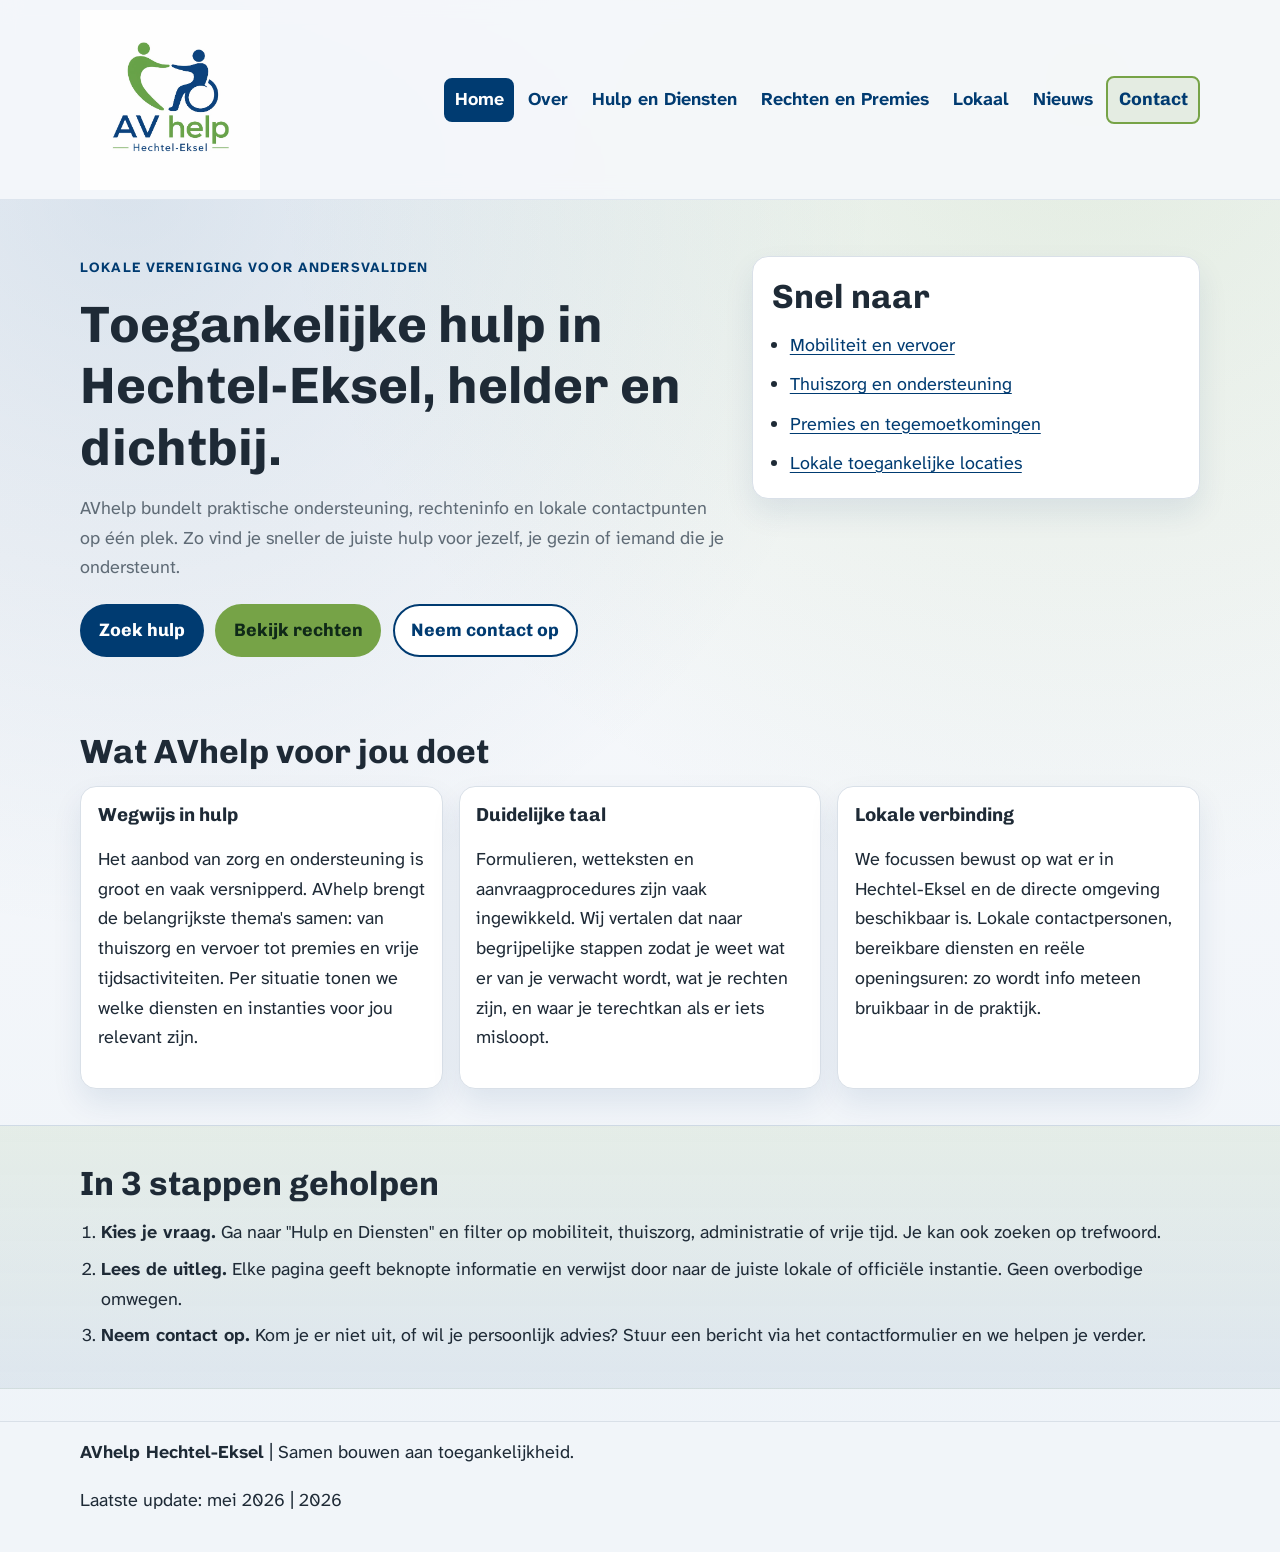
==== index.html @ 5cb18790 "Initial commit" ====
<!DOCTYPE html>
<html lang="nl">
<head>
  <meta charset="UTF-8">
  <meta name="viewport" content="width=device-width, initial-scale=1.0">
  <title>AVhelp Hechtel-Eksel | Samen naar toegankelijke hulp</title>
  <meta name="description" content="AVhelp Hechtel-Eksel helpt mensen met een handicap, familie en mantelzorgers snel de juiste informatie en lokale ondersteuning te vinden.">
  <link rel="preconnect" href="https://fonts.googleapis.com">
  <link rel="preconnect" href="https://fonts.gstatic.com" crossorigin>
  <link href="https://fonts.googleapis.com/css2?family=Chivo:wght@400;600;700;800&family=Atkinson+Hyperlegible+Next:wght@400;700&display=swap" rel="stylesheet">
  <link rel="stylesheet" href="assets/css/style.css">
  <script src="assets/js/main.js" defer></script>
</head>
<body data-page="home">
  <a class="skip-link" href="#main-content">Spring naar inhoud</a>

  <header class="site-header">
    <div class="container header-wrap">
      <a class="brand" href="index.html" aria-label="Naar home">
        <img src="assets/img/logo-avhelp.png" alt="Logo van AVhelp Hechtel-Eksel">
      </a>

      <button class="menu-toggle" aria-expanded="false" aria-controls="main-nav" aria-label="Open navigatie">
        <span></span>
        <span></span>
        <span></span>
      </button>

      <nav id="main-nav" class="site-nav" aria-label="Hoofdnavigatie">
        <ul>
          <li><a href="index.html" data-nav="home">Home</a></li>
          <li><a href="over.html" data-nav="over">Over</a></li>
          <li><a href="diensten.html" data-nav="diensten">Hulp en Diensten</a></li>
          <li><a href="rechten.html" data-nav="rechten">Rechten en Premies</a></li>
          <li><a href="lokaal.html" data-nav="lokaal">Lokaal</a></li>
          <li><a href="nieuws.html" data-nav="nieuws">Nieuws</a></li>
          <li><a href="contact.html" data-nav="contact" class="btn btn-nav">Contact</a></li>
        </ul>
      </nav>
    </div>
  </header>

  <main id="main-content">
    <section class="hero" data-reveal>
      <div class="container hero-grid">
        <div>
          <p class="eyebrow">Lokale  vereniging voor andersvaliden</p>
          <h1>Toegankelijke hulp in Hechtel-Eksel, helder en dichtbij.</h1>
          <p class="lead">AVhelp bundelt praktische ondersteuning, rechteninfo en lokale contactpunten op één plek. Zo vind je sneller de juiste hulp voor jezelf, je gezin of iemand die je ondersteunt.</p>
          <div class="hero-actions">
            <a class="btn btn-primary" href="diensten.html">Zoek hulp</a>
            <a class="btn btn-secondary" href="rechten.html">Bekijk rechten</a>
            <a class="btn btn-ghost" href="contact.html">Neem contact op</a>
          </div>
        </div>
        <div class="hero-card">
          <h2>Snel naar</h2>
          <ul>
            <li><a href="diensten.html#mobiliteit">Mobiliteit en vervoer</a></li>
            <li><a href="diensten.html#thuiszorg">Thuiszorg en ondersteuning</a></li>
            <li><a href="rechten.html#premies">Premies en tegemoetkomingen</a></li>
            <li><a href="lokaal.html">Lokale toegankelijke locaties</a></li>
          </ul>
        </div>
      </div>
    </section>

    <section class="section" data-reveal>
      <div class="container">
        <h2>Wat AVhelp voor jou doet</h2>
        <div class="card-grid three">
          <article class="info-card">
            <h3>Wegwijs in hulp</h3>
            <p>Het aanbod van zorg en ondersteuning is groot en vaak versnipperd. AVhelp brengt de belangrijkste thema's samen: van thuiszorg en vervoer tot premies en vrije tijdsactiviteiten. Per situatie tonen we welke diensten en instanties voor jou relevant zijn.</p>
          </article>
          <article class="info-card">
            <h3>Duidelijke taal</h3>
            <p>Formulieren, wetteksten en aanvraagprocedures zijn vaak ingewikkeld. Wij vertalen dat naar begrijpelijke stappen zodat je weet wat er van je verwacht wordt, wat je rechten zijn, en waar je terechtkan als er iets misloopt.</p>
          </article>
          <article class="info-card">
            <h3>Lokale verbinding</h3>
            <p>We focussen bewust op wat er in Hechtel-Eksel en de directe omgeving beschikbaar is. Lokale contactpersonen, bereikbare diensten en reële openingsuren: zo wordt info meteen bruikbaar in de praktijk.</p>
          </article>
        </div>
      </div>
    </section>

    <section class="section accent" data-reveal>
      <div class="container steps">
        <h2>In 3 stappen geholpen</h2>
        <ol>
          <li><strong>Kies je vraag.</strong> Ga naar "Hulp en Diensten" en filter op mobiliteit, thuiszorg, administratie of vrije tijd. Je kan ook zoeken op trefwoord.</li>
          <li><strong>Lees de uitleg.</strong> Elke pagina geeft beknopte informatie en verwijst door naar de juiste lokale of officiële instantie. Geen overbodige omwegen.</li>
          <li><strong>Neem contact op.</strong> Kom je er niet uit, of wil je persoonlijk advies? Stuur een bericht via het contactformulier en we helpen je verder.</li>
        </ol>
      </div>
    </section>
  </main>

  <footer class="site-footer">
    <div class="container footer-wrap">
      <p><strong>AVhelp Hechtel-Eksel</strong> | Samen bouwen aan toegankelijkheid.</p>
      <p>Laatste update: mei 2026 | <span id="year"></span></p>
    </div>
  </footer>
</body>
</html>
---- assets/css/style.css ----
:root {
  --color-primary: #003b71;
  --color-accent: #76a347;
  --color-bg: #f6f8fb;
  --color-surface: #ffffff;
  --color-text: #1e2a36;
  --color-muted: #5f6b76;
  --color-border: #d9e0e8;
  --color-focus: #f08c00;
  --shadow-soft: 0 14px 30px rgba(0, 59, 113, 0.09);
  --radius: 16px;
  --radius-sm: 10px;
  --container: 1120px;
}

* {
  box-sizing: border-box;
}

html {
  scroll-behavior: smooth;
}

body {
  margin: 0;
  font-family: "Atkinson Hyperlegible Next", sans-serif;
  font-size: 18px;
  line-height: 1.65;
  color: var(--color-text);
  background:
    radial-gradient(circle at 85% 5%, rgba(118, 163, 71, 0.16), transparent 45%),
    radial-gradient(circle at 10% 12%, rgba(0, 59, 113, 0.12), transparent 42%),
    linear-gradient(180deg, #f8fbff 0%, var(--color-bg) 35%, #eef3f8 100%);
}

img {
  max-width: 100%;
  height: auto;
  display: block;
}

a {
  color: var(--color-primary);
  text-underline-offset: 3px;
}

a:hover {
  text-decoration-thickness: 3px;
}

h1,
h2,
h3 {
  font-family: "Chivo", sans-serif;
  line-height: 1.2;
  margin-top: 0;
}

h1 {
  font-size: clamp(2rem, 4vw, 3.3rem);
  margin-bottom: 1rem;
}

h2 {
  font-size: clamp(1.5rem, 2.8vw, 2.1rem);
  margin-bottom: 0.9rem;
}

h3 {
  font-size: 1.18rem;
}

p {
  margin-top: 0;
}

.container {
  width: min(100% - 2rem, var(--container));
  margin-inline: auto;
}

.narrow {
  max-width: 780px;
}

.skip-link {
  position: absolute;
  left: 0.75rem;
  top: -100%;
  background: var(--color-primary);
  color: #fff;
  padding: 0.6rem 0.9rem;
  z-index: 999;
}

.skip-link:focus {
  top: 0.75rem;
}

:focus-visible {
  outline: 3px solid var(--color-focus);
  outline-offset: 2px;
}

.site-header {
  position: sticky;
  top: 0;
  z-index: 100;
  backdrop-filter: blur(10px);
  background: rgba(246, 248, 251, 0.9);
  border-bottom: 1px solid rgba(0, 59, 113, 0.09);
}

.header-wrap {
  display: flex;
  align-items: center;
  justify-content: space-between;
  gap: 1rem;
  padding: 0.6rem 0;
}

.brand img {
  width: 180px;
}

.menu-toggle {
  width: 50px;
  height: 50px;
  border: 2px solid var(--color-primary);
  border-radius: 12px;
  background: var(--color-surface);
  display: inline-flex;
  flex-direction: column;
  justify-content: center;
  gap: 6px;
  padding: 0 12px;
}

.menu-toggle span {
  width: 100%;
  height: 2px;
  background: var(--color-primary);
}

.site-nav {
  position: fixed;
  inset: 73px 0 auto;
  background: var(--color-surface);
  transform: translateY(-140%);
  transition: transform 240ms ease;
  border-bottom: 1px solid var(--color-border);
}

.site-nav.is-open {
  transform: translateY(0);
}

.site-nav ul {
  list-style: none;
  margin: 0;
  padding: 1rem;
  display: grid;
  gap: 0.4rem;
}

.site-nav a {
  display: inline-block;
  padding: 0.48rem 0.7rem;
  border-radius: 8px;
  text-decoration: none;
  font-weight: 700;
}

.site-nav a.active {
  color: #fff;
  background: var(--color-primary);
}

.btn {
  display: inline-flex;
  align-items: center;
  justify-content: center;
  gap: 0.35rem;
  border: 2px solid transparent;
  border-radius: 999px;
  padding: 0.62rem 1.05rem;
  font-weight: 700;
  font-family: "Chivo", sans-serif;
  text-decoration: none;
}

.btn-primary {
  background: var(--color-primary);
  color: #fff;
}

.btn-secondary {
  background: var(--color-accent);
  color: #0f2918;
}

.btn-ghost {
  border-color: var(--color-primary);
  color: var(--color-primary);
  background: #fff;
}

.btn-nav {
  border-color: var(--color-accent);
  color: var(--color-primary);
  background: rgba(118, 163, 71, 0.13);
}

.hero,
.page-hero {
  padding: 3.5rem 0 2.3rem;
}

.hero-grid {
  display: grid;
  gap: 1.4rem;
}

.eyebrow {
  letter-spacing: 0.08em;
  text-transform: uppercase;
  color: var(--color-primary);
  font-size: 0.88rem;
  font-weight: 700;
  margin-bottom: 0.9rem;
}

.lead {
  color: var(--color-muted);
  max-width: 66ch;
}

.hero-actions {
  display: flex;
  flex-wrap: wrap;
  gap: 0.7rem;
  margin-top: 1.3rem;
}

.hero-card,
.info-card,
.filter-panel,
.contact-form,
.timeline-item {
  background: var(--color-surface);
  border: 1px solid var(--color-border);
  border-radius: var(--radius);
  box-shadow: var(--shadow-soft);
}

.hero-card {
  padding: 1.2rem;
}

.hero-card ul {
  margin: 0;
  padding-left: 1.1rem;
  display: grid;
  gap: 0.6rem;
}

.section {
  padding: 2.3rem 0;
}

.section.accent {
  background: linear-gradient(180deg, rgba(118, 163, 71, 0.1), rgba(0, 59, 113, 0.07));
  border-top: 1px solid rgba(0, 59, 113, 0.08);
  border-bottom: 1px solid rgba(0, 59, 113, 0.08);
}

.card-grid {
  display: grid;
  gap: 1rem;
}

.info-card {
  padding: 1.05rem;
}

.steps ol {
  margin: 0;
  padding-left: 1.3rem;
  display: grid;
  gap: 0.45rem;
}

.chips {
  display: flex;
  flex-wrap: wrap;
  gap: 0.6rem;
}

.chip {
  background: #fff;
  border: 1px solid var(--color-border);
  border-radius: 999px;
  padding: 0.35rem 0.8rem;
  font-weight: 700;
}

.filter-panel {
  padding: 1rem;
  margin-bottom: 1rem;
}

.filter-panel label {
  display: block;
  margin-bottom: 0.35rem;
  font-weight: 700;
}

input,
select,
textarea {
  width: 100%;
  border: 2px solid #b8c5d3;
  border-radius: var(--radius-sm);
  padding: 0.7rem;
  font: inherit;
  background: #fff;
}

.filter-buttons {
  display: flex;
  flex-wrap: wrap;
  gap: 0.6rem;
  margin-top: 0.8rem;
}

.filter-btn {
  border: 2px solid var(--color-primary);
  border-radius: 999px;
  background: #fff;
  color: var(--color-primary);
  font-weight: 700;
  padding: 0.45rem 0.95rem;
}

.filter-btn.is-active {
  background: var(--color-primary);
  color: #fff;
}

.no-results {
  margin-top: 1rem;
  font-weight: 700;
}

.faq {
  margin-bottom: 0.65rem;
  background: #fff;
  border: 1px solid var(--color-border);
  border-radius: 10px;
  padding: 0.75rem;
}

.faq summary {
  cursor: pointer;
  font-weight: 700;
}

.link-list {
  padding-left: 1.1rem;
}

.table-wrap {
  overflow-x: auto;
  background: #fff;
  border: 1px solid var(--color-border);
  border-radius: var(--radius-sm);
}

table {
  width: 100%;
  border-collapse: collapse;
  min-width: 540px;
}

caption {
  text-align: left;
  font-weight: 700;
  padding: 0.8rem;
}

th,
td {
  padding: 0.75rem;
  border-top: 1px solid var(--color-border);
  text-align: left;
}

.timeline {
  display: grid;
  gap: 0.9rem;
}

.timeline-item {
  padding: 1rem;
  border-left: 10px solid var(--color-accent);
}

.timeline-date {
  color: var(--color-primary);
  font-weight: 700;
  font-size: 0.95rem;
}

.contact-grid {
  display: grid;
  gap: 1rem;
}

.contact-form {
  padding: 1rem;
}

.contact-form label {
  display: block;
  font-weight: 700;
  margin-top: 0.65rem;
}

.checkbox {
  display: flex;
  align-items: flex-start;
  gap: 0.65rem;
}

.checkbox input {
  width: 1.15rem;
  margin-top: 0.3rem;
}

.field-error {
  min-height: 1.2em;
  color: #9f1f1f;
  font-size: 0.95rem;
  margin: 0.2rem 0 0;
}

.form-success {
  min-height: 1.4em;
  color: #215d14;
  margin-top: 0.75rem;
  font-weight: 700;
}

.site-footer {
  border-top: 1px solid var(--color-border);
  margin-top: 2rem;
  background: #f1f5f9;
}

.footer-wrap {
  padding: 1rem 0 1.2rem;
}

[data-reveal] {
  opacity: 0;
  transform: translateY(16px);
  transition: opacity 500ms ease, transform 500ms ease;
}

[data-reveal].is-visible {
  opacity: 1;
  transform: translateY(0);
}

@media (min-width: 740px) {
  .menu-toggle {
    display: none;
  }

  .site-nav {
    position: static;
    inset: auto;
    transform: none;
    background: transparent;
    border-bottom: 0;
  }

  .site-nav ul {
    padding: 0;
    display: flex;
    align-items: center;
    gap: 0.2rem;
  }

  .site-nav a {
    padding: 0.45rem 0.65rem;
  }

  .hero-grid {
    grid-template-columns: 1.45fr 1fr;
    align-items: start;
  }

  .card-grid.two {
    grid-template-columns: repeat(2, minmax(0, 1fr));
  }

  .card-grid.three {
    grid-template-columns: repeat(3, minmax(0, 1fr));
  }

  .contact-grid {
    grid-template-columns: 1fr 1.3fr;
    align-items: start;
  }
}
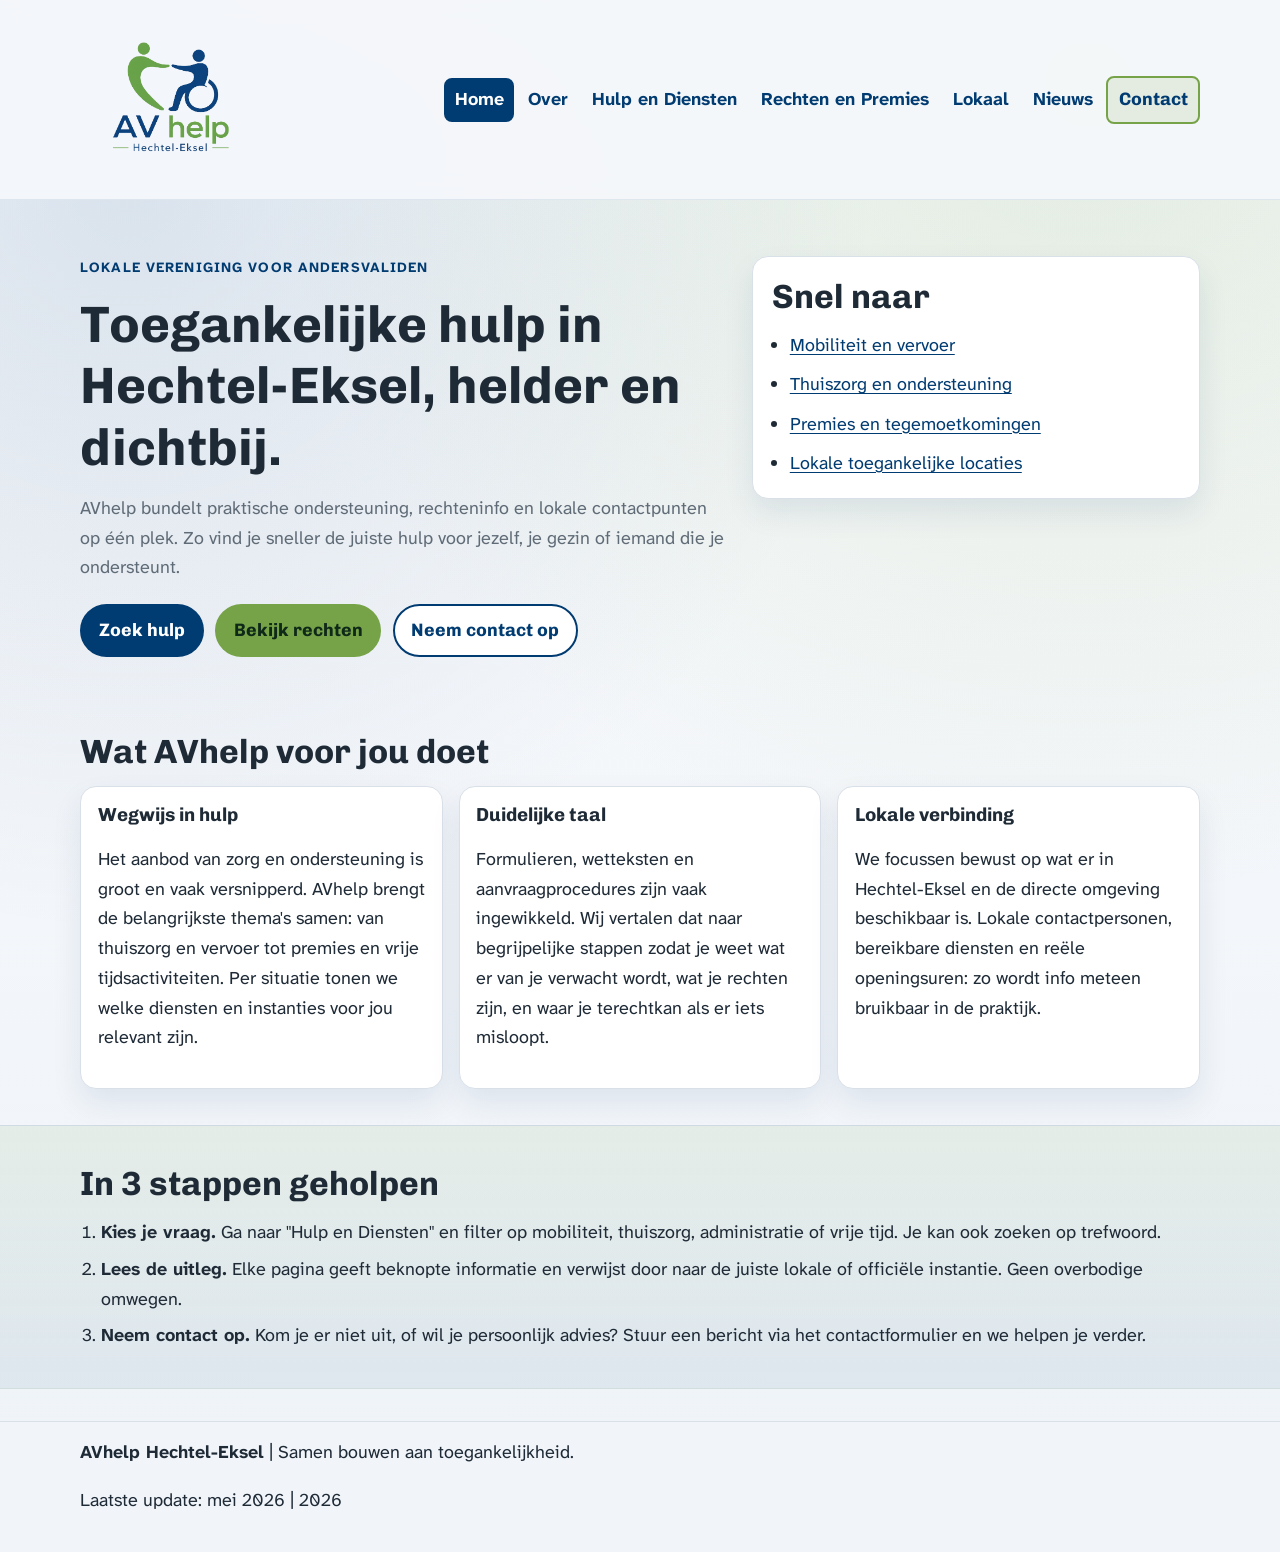
==== commit f6d9d4bb: "Add favicon and apple touch icon to multiple HTML files - Included favicon.ico, favicon-32x32.png, a" ====
--- a/index.html
+++ b/index.html
@@ -8,6 +8,9 @@
   <link rel="preconnect" href="https://fonts.googleapis.com">
   <link rel="preconnect" href="https://fonts.gstatic.com" crossorigin>
   <link href="https://fonts.googleapis.com/css2?family=Chivo:wght@400;600;700;800&family=Atkinson+Hyperlegible+Next:wght@400;700&display=swap" rel="stylesheet">
+  <link rel="icon" type="image/x-icon" href="assets/img/favicon.ico">
+  <link rel="icon" type="image/png" sizes="32x32" href="assets/img/favicon-32x32.png">
+  <link rel="apple-touch-icon" href="assets/img/apple-touch-icon.png">
   <link rel="stylesheet" href="assets/css/style.css">
   <script src="assets/js/main.js" defer></script>
 </head>
